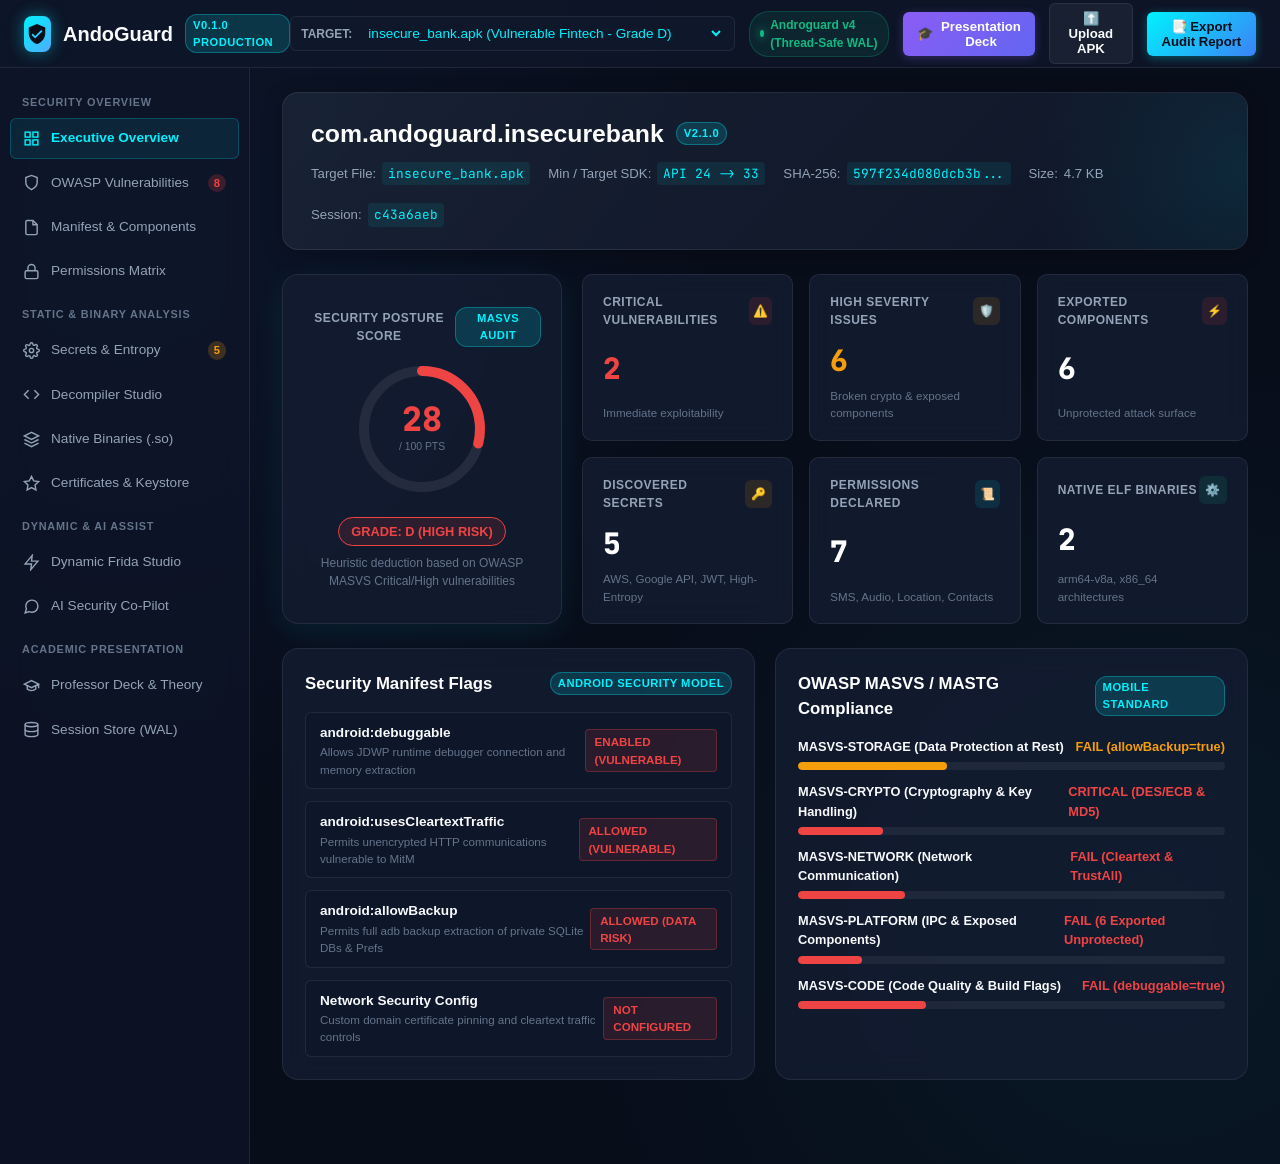
==== andoguard/dashboard/static/index.html @ ec240b14 "feat(dashboard): add modern web dashboard, sample APK datasets, and presentation studio - Add intera" ====
<!DOCTYPE html>
<html lang="en">
<head>
  <meta charset="UTF-8">
  <meta name="viewport" content="width=device-width, initial-scale=1.0">
  <meta name="description" content="AndoGuard — Modern Autonomous Android Reverse Engineering & Security Assessment Dashboard">
  <title>AndoGuard — Android Security Command Center</title>
  <link rel="preconnect" href="https://fonts.googleapis.com">
  <link rel="preconnect" href="https://fonts.gstatic.com" crossorigin>
  <link href="https://fonts.googleapis.com/css2?family=Inter:wght@400;500;600;700;800&family=JetBrains+Mono:wght@400;500;600;700&display=swap" rel="stylesheet">
  <link rel="stylesheet" href="dashboard.css">
</head>
<body>
  <!-- Header Bar -->
  <header class="navbar" id="mainHeader">
    <a href="#" class="nav-brand" id="brandLink">
      <div class="brand-icon">
        <svg viewBox="0 0 24 24">
          <path d="M12 1L3 5v6c0 5.55 3.84 10.74 9 12 5.16-1.26 9-6.45 9-12V5l-9-4zm-2 16l-4-4 1.41-1.41L10 14.17l6.59-6.59L18 9l-8 8z"/>
        </svg>
      </div>
      <span>AndoGuard</span>
      <span class="nav-tag">v0.1.0 Production</span>
    </a>

    <div class="nav-controls">
      <div class="target-select-wrap">
        <label for="targetSelect">Target:</label>
        <select id="targetSelect" class="target-select" title="Switch active target APK">
          <option value="insecure_bank.apk">insecure_bank.apk (Vulnerable Showcase)</option>
          <option value="demo.apk">demo.apk (Minimal Baseline)</option>
        </select>
      </div>

      <div class="engine-pill" id="engineStatusPill" title="Thread-safe WAL backend active">
        <span class="pulse-dot"></span>
        <span id="engineStatusText">Androguard v4 (Thread-Safe WAL)</span>
      </div>

      <button class="btn btn-academic" id="presentationModeBtn" title="Toggle Academic Presentation Deck">
        <span>🎓</span>
        <span>Presentation Deck</span>
      </button>

      <button class="btn btn-secondary" id="uploadModalOpenBtn" title="Upload new APK file">
        <span>⬆️ Upload APK</span>
      </button>

      <button class="btn btn-primary" id="exportBtn" title="Download Audit Report">
        <span>📑 Export Audit Report</span>
      </button>
    </div>
  </header>

  <!-- App Body Layout -->
  <div class="app-container">
    <!-- Sidebar Navigation -->
    <nav class="sidebar" id="sidebarNav" aria-label="Main Navigation">
      <div class="sidebar-heading">Security Overview</div>
      <a class="nav-item active" data-tab="tab-overview" id="nav-overview">
        <svg viewBox="0 0 24 24" fill="none" stroke="currentColor" stroke-width="2"><rect x="3" y="3" width="7" height="7"/><rect x="14" y="3" width="7" height="7"/><rect x="14" y="14" width="7" height="7"/><rect x="3" y="14" width="7" height="7"/></svg>
        <span>Executive Overview</span>
      </a>
      <a class="nav-item" data-tab="tab-vulns" id="nav-vulns">
        <svg viewBox="0 0 24 24" fill="none" stroke="currentColor" stroke-width="2"><path d="M12 22s8-4 8-10V5l-8-3-8 3v7c0 6 8 10 8 10z"/></svg>
        <span>OWASP Vulnerabilities</span>
        <span class="nav-badge" id="vulnsCountBadge">12</span>
      </a>
      <a class="nav-item" data-tab="tab-manifest" id="nav-manifest">
        <svg viewBox="0 0 24 24" fill="none" stroke="currentColor" stroke-width="2"><path d="M14 2H6a2 2 0 0 0-2 2v16a2 2 0 0 0 2 2h12a2 2 0 0 0 2-2V8z"/><polyline points="14 2 14 8 20 8"/></svg>
        <span>Manifest & Components</span>
      </a>
      <a class="nav-item" data-tab="tab-permissions" id="nav-permissions">
        <svg viewBox="0 0 24 24" fill="none" stroke="currentColor" stroke-width="2"><rect x="3" y="11" width="18" height="11" rx="2" ry="2"/><path d="M7 11V7a5 5 0 0 1 10 0v4"/></svg>
        <span>Permissions Matrix</span>
      </a>

      <div class="sidebar-heading">Static & Binary Analysis</div>
      <a class="nav-item" data-tab="tab-secrets" id="nav-secrets">
        <svg viewBox="0 0 24 24" fill="none" stroke="currentColor" stroke-width="2"><circle cx="12" cy="12" r="3"/><path d="M19.4 15a1.65 1.65 0 0 0 .33 1.82l.06.06a2 2 0 0 1 0 2.83 2 2 0 0 1-2.83 0l-.06-.06a1.65 1.65 0 0 0-1.82-.33 1.65 1.65 0 0 0-1 1.51V21a2 2 0 0 1-2 2 2 2 0 0 1-2-2v-.09A1.65 1.65 0 0 0 9 19.4a1.65 1.65 0 0 0-1.82.33l-.06.06a2 2 0 0 1-2.83 0 2 2 0 0 1 0-2.83l.06-.06a1.65 1.65 0 0 0 .33-1.82 1.65 1.65 0 0 0-1.51-1H3a2 2 0 0 1-2-2 2 2 0 0 1 2-2h.09A1.65 1.65 0 0 0 4.6 9a1.65 1.65 0 0 0-.33-1.82l-.06-.06a2 2 0 0 1 0-2.83 2 2 0 0 1 2.83 0l.06.06a1.65 1.65 0 0 0 1.82.33H9a1.65 1.65 0 0 0 1-1.51V3a2 2 0 0 1 2-2 2 2 0 0 1 2 2v.09a1.65 1.65 0 0 0 1 1.51 1.65 1.65 0 0 0 1.82-.33l.06-.06a2 2 0 0 1 2.83 0 2 2 0 0 1 0 2.83l-.06.06a1.65 1.65 0 0 0-.33 1.82V9a1.65 1.65 0 0 0 1.51 1H21a2 2 0 0 1 2 2 2 2 0 0 1-2 2h-.09a1.65 1.65 0 0 0-1.51 1z"/></svg>
        <span>Secrets & Entropy</span>
        <span class="nav-badge warning" id="secretsCountBadge">9</span>
      </a>
      <a class="nav-item" data-tab="tab-studio" id="nav-studio">
        <svg viewBox="0 0 24 24" fill="none" stroke="currentColor" stroke-width="2"><polyline points="16 18 22 12 16 6"/><polyline points="8 6 2 12 8 18"/></svg>
        <span>Decompiler Studio</span>
      </a>
      <a class="nav-item" data-tab="tab-native" id="nav-native">
        <svg viewBox="0 0 24 24" fill="none" stroke="currentColor" stroke-width="2"><polygon points="12 2 2 7 12 12 22 7 12 2"/><polyline points="2 17 12 22 22 17"/><polyline points="2 12 12 17 22 12"/></svg>
        <span>Native Binaries (.so)</span>
      </a>
      <a class="nav-item" data-tab="tab-certs" id="nav-certs">
        <svg viewBox="0 0 24 24" fill="none" stroke="currentColor" stroke-width="2"><path d="M12 2l3.09 6.26L22 9.27l-5 4.87 1.18 6.88L12 17.77l-6.18 3.25L7 14.14 2 9.27l6.91-1.01L12 2z"/></svg>
        <span>Certificates & Keystore</span>
      </a>

      <div class="sidebar-heading">Dynamic & AI Assist</div>
      <a class="nav-item" data-tab="tab-frida" id="nav-frida">
        <svg viewBox="0 0 24 24" fill="none" stroke="currentColor" stroke-width="2"><polygon points="13 2 3 14 12 14 11 22 21 10 12 10 13 2"/></svg>
        <span>Dynamic Frida Studio</span>
      </a>
      <a class="nav-item" data-tab="tab-ai" id="nav-ai">
        <svg viewBox="0 0 24 24" fill="none" stroke="currentColor" stroke-width="2"><path d="M21 11.5a8.38 8.38 0 0 1-.9 3.8 8.5 8.5 0 0 1-7.6 4.7 8.38 8.38 0 0 1-3.8-.9L3 21l1.9-5.7a8.38 8.38 0 0 1-.9-3.8 8.5 8.5 0 0 1 4.7-7.6 8.38 8.38 0 0 1 3.8-.9h.5a8.48 8.48 0 0 1 8 8v.5z"/></svg>
        <span>AI Security Co-Pilot</span>
      </a>

      <div class="sidebar-heading">Academic Presentation</div>
      <a class="nav-item" data-tab="tab-presentation" id="nav-presentation">
        <svg viewBox="0 0 24 24" fill="none" stroke="currentColor" stroke-width="2"><path d="M22 10v6M2 10l10-5 10 5-10 5z"/><path d="M6 12v5c3 3 9 3 12 0v-5"/></svg>
        <span>Professor Deck & Theory</span>
      </a>
      <a class="nav-item" data-tab="tab-sessions" id="nav-sessions">
        <svg viewBox="0 0 24 24" fill="none" stroke="currentColor" stroke-width="2"><ellipse cx="12" cy="5" rx="9" ry="3"/><path d="M21 12c0 1.66-4 3-9 3s-9-1.34-9-3"/><path d="M3 5v14c0 1.66 4 3 9 3s9-1.34 9-3V5"/></svg>
        <span>Session Store (WAL)</span>
      </a>
    </nav>

    <!-- Main Dynamic Content -->
    <main class="main-content" id="mainContent">

      <!-- Target Banner -->
      <section class="target-banner" id="targetBanner">
        <div class="target-title-block">
          <h1>
            <span id="targetPackageTitle">com.andoguard.insecurebank</span>
            <span class="nav-tag" id="targetVersionTag">v2.1.0</span>
          </h1>
          <div class="target-meta-row">
            <div class="target-meta-item">Target File: <code id="metaTargetFileName">insecure_bank.apk</code></div>
            <div class="target-meta-item">Min / Target SDK: <code id="metaSdkRange">API 24 -> 33</code></div>
            <div class="target-meta-item">SHA-256: <code id="metaSha256">597f234d08...</code></div>
            <div class="target-meta-item">Size: <span id="metaFileSize">4.8 KB</span></div>
            <div class="target-meta-item">Session: <code id="metaSessionId">c43a6aeb</code></div>
          </div>
        </div>
      </section>

      <!-- TAB 1: EXECUTIVE OVERVIEW -->
      <section class="tab-pane active" id="tab-overview">
        <div class="overview-grid">
          <!-- Radial Security Score -->
          <div class="score-card">
            <div class="metric-header" style="width: 100%;">
              <span>Security Posture Score</span>
              <span class="nav-tag">MASVS Audit</span>
            </div>
            <div class="radial-container">
              <svg class="radial-svg" viewBox="0 0 140 140">
                <circle class="radial-bg" cx="70" cy="70" r="58"/>
                <circle class="radial-progress" id="scoreRadialCircle" cx="70" cy="70" r="58"/>
              </svg>
              <div class="score-text">
                <span class="score-number" id="securityScoreNumber">28</span>
                <span class="score-label">/ 100 PTS</span>
              </div>
            </div>
            <div class="grade-badge" id="riskGradeBadge">GRADE: D (HIGH RISK)</div>
            <p style="font-size: 0.75rem; color: var(--text-dim); margin-top: 8px;">
              Heuristic deduction based on OWASP MASVS Critical/High vulnerabilities
            </p>
          </div>

          <!-- Key Metrics Grid -->
          <div class="metrics-summary-grid">
            <div class="metric-card">
              <div class="metric-header">
                <span>Critical Vulnerabilities</span>
                <div class="metric-icon danger">⚠️</div>
              </div>
              <div class="metric-value" id="cardCriticalCount" style="color: var(--danger);">2</div>
              <div class="metric-sub">Immediate exploitability</div>
            </div>

            <div class="metric-card">
              <div class="metric-header">
                <span>High Severity Issues</span>
                <div class="metric-icon warning">🛡️</div>
              </div>
              <div class="metric-value" id="cardHighCount" style="color: var(--warning);">6</div>
              <div class="metric-sub">Broken crypto & exposed components</div>
            </div>

            <div class="metric-card">
              <div class="metric-header">
                <span>Exported Components</span>
                <div class="metric-icon danger">⚡</div>
              </div>
              <div class="metric-value" id="cardExportedCount">6</div>
              <div class="metric-sub">Unprotected attack surface</div>
            </div>

            <div class="metric-card">
              <div class="metric-header">
                <span>Discovered Secrets</span>
                <div class="metric-icon warning">🔑</div>
              </div>
              <div class="metric-value" id="cardSecretsCount">9</div>
              <div class="metric-sub">AWS, Google API, JWT, High-Entropy</div>
            </div>

            <div class="metric-card">
              <div class="metric-header">
                <span>Permissions Declared</span>
                <div class="metric-icon info">📜</div>
              </div>
              <div class="metric-value" id="cardPermissionsCount">7</div>
              <div class="metric-sub">SMS, Audio, Location, Contacts</div>
            </div>

            <div class="metric-card">
              <div class="metric-header">
                <span>Native ELF Binaries</span>
                <div class="metric-icon success">⚙️</div>
              </div>
              <div class="metric-value" id="cardNativeCount">2</div>
              <div class="metric-sub">arm64-v8a, x86_64 architectures</div>
            </div>
          </div>
        </div>

        <!-- Security Flags & OWASP Compliance Radar -->
        <div class="cards-row">
          <!-- Manifest Flags -->
          <div class="panel-card">
            <h2>
              <span>Security Manifest Flags</span>
              <span class="nav-tag">Android Security Model</span>
            </h2>
            <div class="flags-list" id="manifestFlagsList">
              <div class="flag-item">
                <div class="flag-info">
                  <div class="flag-name">android:debuggable</div>
                  <div class="flag-desc">Allows JDWP runtime debugger connection and memory extraction</div>
                </div>
                <span class="status-badge danger" id="flagDebuggable">ENABLED (VULNERABLE)</span>
              </div>
              <div class="flag-item">
                <div class="flag-info">
                  <div class="flag-name">android:usesCleartextTraffic</div>
                  <div class="flag-desc">Permits unencrypted HTTP communications vulnerable to MitM</div>
                </div>
                <span class="status-badge danger" id="flagCleartext">ALLOWED (VULNERABLE)</span>
              </div>
              <div class="flag-item">
                <div class="flag-info">
                  <div class="flag-name">android:allowBackup</div>
                  <div class="flag-desc">Permits full adb backup extraction of private SQLite DBs & Prefs</div>
                </div>
                <span class="status-badge danger" id="flagBackup">ALLOWED (RISK)</span>
              </div>
              <div class="flag-item">
                <div class="flag-info">
                  <div class="flag-name">Network Security Config</div>
                  <div class="flag-desc">Custom domain certificate pinning and cleartext traffic controls</div>
                </div>
                <span class="status-badge danger" id="flagNetConfig">NOT CONFIGURED</span>
              </div>
            </div>
          </div>

          <!-- OWASP MASVS Coverage -->
          <div class="panel-card">
            <h2>
              <span>OWASP MASVS / MASTG Compliance</span>
              <span class="nav-tag">Mobile Standard</span>
            </h2>
            <div class="masvs-list" id="masvsCoverageList">
              <div class="masvs-item">
                <div class="masvs-header">
                  <span>MASVS-STORAGE (Data Protection at Rest)</span>
                  <span style="color: var(--warning);">FAIL (allowBackup=true)</span>
                </div>
                <div class="masvs-bar-track"><div class="masvs-bar-fill" style="width: 35%; background: var(--warning);"></div></div>
              </div>
              <div class="masvs-item">
                <div class="masvs-header">
                  <span>MASVS-CRYPTO (Cryptography & Key Handling)</span>
                  <span style="color: var(--danger);">CRITICAL (DES/ECB & MD5)</span>
                </div>
                <div class="masvs-bar-track"><div class="masvs-bar-fill" style="width: 20%; background: var(--danger);"></div></div>
              </div>
              <div class="masvs-item">
                <div class="masvs-header">
                  <span>MASVS-NETWORK (Network Communication)</span>
                  <span style="color: var(--danger);">FAIL (Cleartext & TrustAll)</span>
                </div>
                <div class="masvs-bar-track"><div class="masvs-bar-fill" style="width: 25%; background: var(--danger);"></div></div>
              </div>
              <div class="masvs-item">
                <div class="masvs-header">
                  <span>MASVS-PLATFORM (IPC & Exposed Components)</span>
                  <span style="color: var(--danger);">FAIL (6 Exported Unprotected)</span>
                </div>
                <div class="masvs-bar-track"><div class="masvs-bar-fill" style="width: 15%; background: var(--danger);"></div></div>
              </div>
              <div class="masvs-item">
                <div class="masvs-header">
                  <span>MASVS-CODE (Code Quality & Build Flags)</span>
                  <span style="color: var(--danger);">FAIL (debuggable=true)</span>
                </div>
                <div class="masvs-bar-track"><div class="masvs-bar-fill" style="width: 30%; background: var(--danger);"></div></div>
              </div>
            </div>
          </div>
        </div>
      </section>

      <!-- TAB 2: VULNERABILITIES -->
      <section class="tab-pane" id="tab-vulns">
        <div class="filter-bar">
          <div class="filter-pills">
            <button class="filter-btn active" data-filter="all">All Findings</button>
            <button class="filter-btn" data-filter="CRITICAL">Critical</button>
            <button class="filter-btn" data-filter="HIGH">High</button>
            <button class="filter-btn" data-filter="MEDIUM">Medium</button>
          </div>
          <input type="text" id="vulnSearchInput" class="search-input" placeholder="🔍 Search vulnerability or MASVS ID...">
        </div>
        <div class="findings-container" id="findingsContainer">
          <!-- Populated by JS -->
        </div>
      </section>

      <!-- TAB 3: MANIFEST & COMPONENTS -->
      <section class="tab-pane" id="tab-manifest">
        <div class="filter-bar">
          <div class="filter-pills">
            <button class="filter-btn active" data-comp-filter="all">All Components</button>
            <button class="filter-btn" data-comp-filter="activity">Activities</button>
            <button class="filter-btn" data-comp-filter="service">Services</button>
            <button class="filter-btn" data-comp-filter="receiver">Broadcast Receivers</button>
            <button class="filter-btn" data-comp-filter="provider">Content Providers</button>
            <button class="filter-btn" data-comp-filter="xml">Raw AndroidManifest.xml</button>
          </div>
        </div>

        <div id="componentsContainer" class="findings-container">
          <!-- Populated by JS -->
        </div>

        <div id="manifestXmlContainer" style="display: none;">
          <div class="studio-editor-container" style="height: 600px;">
            <div class="editor-header">
              <span>AndroidManifest.xml (Decoded AXML Tree)</span>
              <button class="btn btn-secondary" id="copyXmlBtn" style="padding: 4px 10px; font-size: 0.75rem;">Copy XML</button>
            </div>
            <div class="code-wrapper">
              <pre><code id="rawXmlCodeBlock">Loading XML...</code></pre>
            </div>
          </div>
        </div>
      </section>

      <!-- TAB 4: PERMISSIONS MATRIX -->
      <section class="tab-pane" id="tab-permissions">
        <div class="table-container">
          <table>
            <thead>
              <tr>
                <th>Permission Name</th>
                <th>Risk Classification</th>
                <th>Security & Privacy Impact</th>
                <th>Associated MASVS Category</th>
              </tr>
            </thead>
            <tbody id="permissionsTableBody">
              <!-- Populated by JS -->
            </tbody>
          </table>
        </div>
      </section>

      <!-- TAB 5: SECRETS & ENTROPY -->
      <section class="tab-pane" id="tab-secrets">
        <div class="table-container">
          <table>
            <thead>
              <tr>
                <th>Secret Type</th>
                <th>Discovered Key / Token Value</th>
                <th>Shannon Entropy</th>
                <th>Provenance & Source File</th>
                <th>Action</th>
              </tr>
            </thead>
            <tbody id="secretsTableBody">
              <!-- Populated by JS -->
            </tbody>
          </table>
        </div>
      </section>

      <!-- TAB 6: DECOMPILER STUDIO -->
      <section class="tab-pane" id="tab-studio">
        <div class="studio-layout">
          <!-- Class Browser Sidebar -->
          <div class="studio-sidebar">
            <input type="text" id="classSearchInput" class="search-input class-search" placeholder="🔍 Filter classes...">
            <div class="class-list" id="classListContainer">
              <!-- Populated by JS -->
            </div>
          </div>

          <!-- Code View Area -->
          <div class="studio-editor-container">
            <div class="editor-header">
              <div class="editor-tabs">
                <button class="editor-tab-btn active" data-lang="java" id="tabBtnJava">Java Decompiled Source</button>
                <button class="editor-tab-btn" data-lang="dalvik" id="tabBtnDalvik">Dalvik Smali Bytecode</button>
              </div>
              <div style="display: flex; gap: 8px;">
                <button class="btn btn-secondary" id="copyCodeBtn" style="padding: 4px 10px; font-size: 0.75rem;">Copy Code</button>
              </div>
            </div>
            <div class="code-wrapper">
              <pre><code id="codeSourceDisplay">Select a class from the left browser to inspect decompiled source.</code></pre>
            </div>
          </div>
        </div>
      </section>

      <!-- TAB 7: NATIVE BINARIES -->
      <section class="tab-pane" id="tab-native">
        <div class="cards-row" id="nativeLibsContainer">
          <!-- Populated by JS -->
        </div>
      </section>

      <!-- TAB 8: CERTIFICATES & KEYSTORE -->
      <section class="tab-pane" id="tab-certs">
        <div class="panel-card" id="certsCard">
          <h2>
            <span>APK Signature Verification (v1, v2, v3)</span>
            <span class="nav-tag">Android Signing Scheme</span>
          </h2>
          <div id="certsContentContainer">
            <!-- Populated by JS -->
          </div>
        </div>
      </section>

      <!-- TAB 9: DYNAMIC FRIDA STUDIO -->
      <section class="tab-pane" id="tab-frida">
        <div class="cards-row">
          <div class="panel-card">
            <h2>
              <span>Dynamic Script Synthesizer</span>
              <span class="nav-tag">Frida Instrumentation</span>
            </h2>
            <div style="display: flex; flex-direction: column; gap: 14px; margin-top: 12px;">
              <div>
                <label style="font-size: 0.8rem; color: var(--text-muted); font-weight: 600;">Hook Template Preset:</label>
                <select id="fridaHookSelect" class="search-input" style="width: 100%; margin-top: 6px;">
                  <option value="ssl_bypass">SSL Pinning Bypass (OkHttp, TrustManager, NetworkSecurityConfig)</option>
                  <option value="root_bypass">Root & Integrity Detection Bypass (RootBeer, SU binaries, test-keys)</option>
                  <option value="all_bypasses">Full Unified Bypass (SSL + Root + Debugger + Emulator)</option>
                  <option value="method_hook">Java Method Call & Argument Tracer</option>
                </select>
              </div>

              <div id="methodHookInputs" style="display: none; display: flex; flex-direction: column; gap: 8px;">
                <input type="text" id="hookClassInput" class="search-input" style="width: 100%;" placeholder="Target Class (e.g. com.andoguard.insecurebank.AuthManager)">
                <input type="text" id="hookMethodInput" class="search-input" style="width: 100%;" placeholder="Target Method (e.g. decryptAuthToken)">
              </div>

              <button class="btn btn-primary" id="generateScriptBtn">⚡ Generate Frida Script</button>
            </div>
          </div>

          <div class="studio-editor-container" style="height: 500px;">
            <div class="editor-header">
              <span>Frida JavaScript Hook Output</span>
              <button class="btn btn-secondary" id="copyFridaScriptBtn" style="padding: 4px 10px; font-size: 0.75rem;">Copy Script</button>
            </div>
            <div class="code-wrapper">
              <pre><code id="fridaScriptCode">Click "Generate Frida Script" to produce runtime instrumentation hooks.</code></pre>
            </div>
          </div>
        </div>
      </section>

      <!-- TAB 10: AI SECURITY CO-PILOT -->
      <section class="tab-pane" id="tab-ai">
        <div class="chat-window">
          <div class="chat-history" id="chatHistory">
            <div class="chat-message bot">
              <div class="chat-avatar">AI</div>
              <div class="chat-bubble">
                Hello! I am your <strong>AndoGuard Security Co-Pilot</strong>. I have indexed the active target <code>com.andoguard.insecurebank</code> across all decompiled DEX classes, native ELF headers, and OWASP MASVS compliance findings. Ask me to triage vulnerabilities, explain bytecode logic, or generate an executive briefing for your professor!
              </div>
            </div>
          </div>

          <div class="chat-chips">
            <button class="chip-btn" data-prompt="Generate an executive summary for my professor">🎓 Executive Professor Briefing</button>
            <button class="chip-btn" data-prompt="Explain vulnerability VULN-DEBUG-001 and remediation">⚠️ Explain Debuggable Exploit</button>
            <button class="chip-btn" data-prompt="How do I exploit the exported TransferActivity?">⚡ How to trigger TransferActivity</button>
            <button class="chip-btn" data-prompt="Analyze the cryptographic implementation in AuthManager">🔐 Analyze AuthManager Crypto</button>
          </div>

          <div class="chat-input-bar">
            <input type="text" id="chatInput" class="search-input" style="flex: 1;" placeholder="Ask AndoGuard AI a question about this APK's security posture...">
            <button class="btn btn-primary" id="chatSendBtn">Send</button>
          </div>
        </div>
      </section>

      <!-- TAB 11: ACADEMIC PRESENTATION DECK -->
      <section class="tab-pane" id="tab-presentation">
        <div class="presentation-container">
          <!-- Slide 1 -->
          <article class="slide-card">
            <span class="slide-badge">SLIDE 1 — PROJECT MISSION & IDENTITY</span>
            <h3>AndoGuard: Production-Grade Android Binary Analysis & Auditing Framework</h3>
            <p style="color: var(--text-muted); font-size: 0.9rem; line-height: 1.6;">
              A library-first, offline-first security assessment platform designed for authorized reverse engineering, compliance verification against OWASP MASVS, and runtime instrumentation.
            </p>
            <div class="deck-grid">
              <div class="deck-item">
                <h4>🎯 Problem Statement</h4>
                <p>Modern Android reverse engineering toolchains suffer from brittle cloud dependencies, lack of thread safety in analysis data structures, and fragmented static/dynamic tooling.</p>
              </div>
              <div class="deck-item">
                <h4>💡 Solution Architecture</h4>
                <p>Clean hexagonal architecture with an abstract backend adapter layer, single-worker thread queue (<code>BackendExecutor</code>), and deterministic SQLite WAL session persistence.</p>
              </div>
              <div class="deck-item">
                <h4>📐 Standard Alignment</h4>
                <p>Automated static auditing rigorously mapped to the official OWASP Mobile Application Security Verification Standard (MASVS v2.0).</p>
              </div>
            </div>
          </article>

          <!-- Slide 2 -->
          <article class="slide-card">
            <span class="slide-badge">SLIDE 2 — TECHNICAL METHODOLOGY & ADAPTER LAYER</span>
            <h3>Engine Architecture: Dual-Backend & Thread Concurrency</h3>
            <div class="deck-grid">
              <div class="deck-item">
                <h4>Thread-Safe Execution</h4>
                <p>Androguard parsing structures are notoriously thread-affine. AndoGuard routes all analysis queries through a dedicated <code>BackendExecutor</code> task queue, preventing race conditions.</p>
              </div>
              <div class="deck-item">
                <h4>Multi-Engine Adapter</h4>
                <p>Dynamic detection layer supporting Androguard 4.x and 5.x with automatic fallback to pure-Python parsers for AXML, ARSC, DEX, and X.509 certificates.</p>
              </div>
              <div class="deck-item">
                <h4>Shannon Entropy Math</h4>
                <p>High-entropy token harvesting calculates character frequency distributions: <code>H(X) = -sum(p(x) * log2(p(x)))</code> with a 3.8 cutoff for secret discovery.</p>
              </div>
            </div>
          </article>

          <!-- Slide 3 -->
          <article class="slide-card">
            <span class="slide-badge">SLIDE 3 — LIVE DEMONSTRATION WORKFLOW</span>
            <h3>Evaluation Walkthrough for Academic Defense</h3>
            <div class="deck-grid">
              <div class="deck-item">
                <h4>Step 1: Manifest Triage</h4>
                <p>Demonstrate detection of <code>debuggable="true"</code>, <code>allowBackup="true"</code>, and exported <code>TransferActivity</code>.</p>
              </div>
              <div class="deck-item">
                <h4>Step 2: Cryptographic Audit</h4>
                <p>Inspect decompiled <code>AuthManager.java</code> to observe broken <code>DES/ECB</code> cipher and hardcoded AWS credentials.</p>
              </div>
              <div class="deck-item">
                <h4>Step 3: Dynamic Synthesis</h4>
                <p>Generate unified Frida hook scripts to bypass SSL certificate pinning and simulate exploitation.</p>
              </div>
            </div>
          </article>
        </div>
      </section>

      <!-- TAB 12: SQLITE SESSIONS -->
      <section class="tab-pane" id="tab-sessions">
        <div class="panel-card">
          <h2>
            <span>Persistent Session Database (SQLite WAL)</span>
            <span class="nav-tag">Resumable Sessions</span>
          </h2>
          <div class="table-container" style="margin-top: 14px;">
            <table>
              <thead>
                <tr>
                  <th>Session ID</th>
                  <th>Session Name</th>
                  <th>Target Hash (SHA-256)</th>
                  <th>Analysis Mode</th>
                  <th>Created At</th>
                  <th>Status</th>
                </tr>
              </thead>
              <tbody id="sessionsTableBody">
                <!-- Populated by JS -->
              </tbody>
            </table>
          </div>
        </div>
      </section>

    </main>
  </div>

  <!-- Upload Modal Dialog -->
  <dialog id="uploadModal">
    <div class="modal-header">
      <h3 style="color: #fff; font-size: 1.1rem;">Upload Target Android Binary</h3>
      <button class="btn btn-secondary" id="closeUploadModalBtn" style="padding: 2px 8px;">✕</button>
    </div>
    <div class="drop-zone" id="dropZone">
      <div style="font-size: 2rem; margin-bottom: 8px;">📦</div>
      <div style="font-weight: 600; color: #fff;">Drag & Drop APK or DEX here</div>
      <div style="font-size: 0.8rem; color: var(--text-dim); margin-top: 4px;">or click to select file from disk</div>
      <input type="file" id="fileInput" accept=".apk,.dex" style="display: none;">
    </div>
  </dialog>

  <!-- Report Export Modal Dialog -->
  <dialog id="exportModal">
    <div class="modal-header">
      <h3 style="color: #fff; font-size: 1.1rem;">Export Security Assessment Report</h3>
      <button class="btn btn-secondary" id="closeExportModalBtn" style="padding: 2px 8px;">✕</button>
    </div>
    <p style="font-size: 0.85rem; color: var(--text-muted); margin-bottom: 18px;">
      Generate a verified security assessment report formatted for academic submission or professional audit deliverable:
    </p>
    <div style="display: flex; flex-direction: column; gap: 10px;">
      <a class="btn btn-primary" id="downloadHtmlReportBtn" href="/api/export?format=html" download>
        <span>🌐 Download Interactive HTML Report</span>
      </a>
      <a class="btn btn-secondary" id="downloadMdReportBtn" href="/api/export?format=markdown" download>
        <span>📝 Download GitHub-Flavored Markdown Report</span>
      </a>
      <a class="btn btn-secondary" id="downloadJsonReportBtn" href="/api/export?format=json" download>
        <span>📊 Download Machine-Readable JSON Report</span>
      </a>
    </div>
  </dialog>

  <script src="dashboard.js"></script>
</body>
</html>
---- andoguard/dashboard/static/dashboard.css ----
:root {
  --bg-base: #080d1a;
  --bg-surface: #0f172a;
  --bg-card: rgba(20, 30, 51, 0.75);
  --bg-card-hover: rgba(30, 45, 75, 0.85);
  --bg-code: #090d16;
  --border-subtle: rgba(255, 255, 255, 0.08);
  --border-accent: rgba(0, 242, 254, 0.25);
  --text-main: #f8fafc;
  --text-muted: #94a3b8;
  --text-dim: #64748b;
  --cyan-glow: #00f2fe;
  --blue-glow: #3b82f6;
  --purple-glow: #8b5cf6;
  --danger: #ef4444;
  --danger-bg: rgba(239, 68, 68, 0.12);
  --warning: #f59e0b;
  --warning-bg: rgba(245, 158, 11, 0.12);
  --success: #10b981;
  --success-bg: rgba(16, 185, 129, 0.12);
  --info: #06b6d4;
  --radius-lg: 16px;
  --radius-md: 10px;
  --radius-sm: 6px;
  --shadow-glow: 0 8px 32px rgba(0, 242, 254, 0.08);
  --font-main: -apple-system, BlinkMacSystemFont, "Segoe UI", Roboto, "Helvetica Neue", Arial, sans-serif;
  --font-code: "JetBrains Mono", "Fira Code", Consolas, "Courier New", monospace;
  --transition: all 0.2s cubic-bezier(0.4, 0, 0.2, 1);
}

*, *::before, *::after {
  box-sizing: border-box;
  margin: 0;
  padding: 0;
}

body {
  font-family: var(--font-main);
  background-color: var(--bg-base);
  color: var(--text-main);
  line-height: 1.5;
  min-height: 100vh;
  display: flex;
  flex-direction: column;
  overflow-x: hidden;
  background-image: 
    radial-gradient(circle at 10% 20%, rgba(59, 130, 246, 0.07) 0%, transparent 40%),
    radial-gradient(circle at 90% 80%, rgba(0, 242, 254, 0.05) 0%, transparent 40%);
}

/* Custom Scrollbars */
::-webkit-scrollbar {
  width: 7px;
  height: 7px;
}
::-webkit-scrollbar-track {
  background: var(--bg-base);
}
::-webkit-scrollbar-thumb {
  background: #1e293b;
  border-radius: 4px;
}
::-webkit-scrollbar-thumb:hover {
  background: #334155;
}

/* Header & Top Bar */
.navbar {
  height: 68px;
  background: rgba(15, 23, 42, 0.85);
  backdrop-filter: blur(16px);
  -webkit-backdrop-filter: blur(16px);
  border-bottom: 1px solid var(--border-subtle);
  display: flex;
  align-items: center;
  justify-content: space-between;
  padding: 0 24px;
  position: sticky;
  top: 0;
  z-index: 100;
}

.nav-brand {
  display: flex;
  align-items: center;
  gap: 12px;
  font-size: 1.25rem;
  font-weight: 700;
  color: var(--text-main);
  text-decoration: none;
}

.brand-icon {
  width: 36px;
  height: 36px;
  background: linear-gradient(135deg, #00f2fe 0%, #4facfe 100%);
  border-radius: 8px;
  display: flex;
  align-items: center;
  justify-content: center;
  box-shadow: 0 0 16px rgba(0, 242, 254, 0.4);
}

.brand-icon svg {
  width: 22px;
  height: 22px;
  fill: #080d1a;
}

.nav-tag {
  font-size: 0.7rem;
  background: rgba(0, 242, 254, 0.15);
  color: var(--cyan-glow);
  padding: 2px 7px;
  border-radius: 12px;
  border: 1px solid rgba(0, 242, 254, 0.3);
  text-transform: uppercase;
  letter-spacing: 0.5px;
}

.nav-controls {
  display: flex;
  align-items: center;
  gap: 14px;
}

.target-select-wrap {
  display: flex;
  align-items: center;
  background: var(--bg-surface);
  border: 1px solid var(--border-subtle);
  border-radius: var(--radius-sm);
  padding: 2px 10px;
}

.target-select-wrap label {
  font-size: 0.75rem;
  color: var(--text-muted);
  margin-right: 8px;
  text-transform: uppercase;
  font-weight: 600;
}

.target-select {
  background: transparent;
  color: var(--cyan-glow);
  border: none;
  font-size: 0.85rem;
  font-family: inherit;
  outline: none;
  cursor: pointer;
  padding: 6px 4px;
}

.target-select option {
  background: var(--bg-surface);
  color: var(--text-main);
}

.engine-pill {
  display: flex;
  align-items: center;
  gap: 6px;
  background: rgba(16, 185, 129, 0.1);
  border: 1px solid rgba(16, 185, 129, 0.25);
  color: var(--success);
  padding: 4px 10px;
  border-radius: 20px;
  font-size: 0.75rem;
  font-weight: 600;
}

.pulse-dot {
  width: 7px;
  height: 7px;
  background-color: var(--success);
  border-radius: 50%;
  box-shadow: 0 0 8px var(--success);
  animation: pulse 1.8s infinite;
}

@keyframes pulse {
  0% { transform: scale(0.95); opacity: 0.8; }
  50% { transform: scale(1.3); opacity: 1; }
  100% { transform: scale(0.95); opacity: 0.8; }
}

/* Action Buttons */
.btn {
  display: inline-flex;
  align-items: center;
  gap: 8px;
  padding: 7px 14px;
  border-radius: var(--radius-sm);
  font-size: 0.825rem;
  font-weight: 600;
  cursor: pointer;
  border: 1px solid transparent;
  transition: var(--transition);
  text-decoration: none;
}

.btn-primary {
  background: linear-gradient(135deg, #00f2fe 0%, #3b82f6 100%);
  color: #080d1a;
  border: none;
  box-shadow: 0 2px 10px rgba(0, 242, 254, 0.3);
}

.btn-primary:hover {
  transform: translateY(-1px);
  box-shadow: 0 4px 16px rgba(0, 242, 254, 0.5);
}

.btn-academic {
  background: linear-gradient(135deg, #8b5cf6 0%, #6366f1 100%);
  color: #fff;
  border: none;
  box-shadow: 0 2px 10px rgba(139, 92, 246, 0.3);
}

.btn-academic:hover {
  transform: translateY(-1px);
  box-shadow: 0 4px 16px rgba(139, 92, 246, 0.5);
}

.btn-secondary {
  background: rgba(255, 255, 255, 0.05);
  border: 1px solid var(--border-subtle);
  color: var(--text-main);
}

.btn-secondary:hover {
  background: rgba(255, 255, 255, 0.1);
  border-color: var(--border-accent);
}

/* Layout App Container */
.app-container {
  display: flex;
  flex: 1;
}

/* Sidebar Navigation */
.sidebar {
  width: 250px;
  background: rgba(15, 23, 42, 0.6);
  backdrop-filter: blur(12px);
  border-right: 1px solid var(--border-subtle);
  padding: 16px 10px;
  display: flex;
  flex-direction: column;
  gap: 4px;
}

.sidebar-heading {
  font-size: 0.68rem;
  text-transform: uppercase;
  color: var(--text-dim);
  font-weight: 700;
  padding: 10px 12px 4px;
  letter-spacing: 0.8px;
}

.nav-item {
  display: flex;
  align-items: center;
  gap: 11px;
  padding: 9px 12px;
  border-radius: var(--radius-sm);
  color: var(--text-muted);
  text-decoration: none;
  font-size: 0.85rem;
  font-weight: 500;
  cursor: pointer;
  transition: var(--transition);
  border: 1px solid transparent;
}

.nav-item:hover {
  color: var(--text-main);
  background: rgba(255, 255, 255, 0.04);
}

.nav-item.active {
  color: var(--cyan-glow);
  background: rgba(0, 242, 254, 0.08);
  border-color: rgba(0, 242, 254, 0.2);
  font-weight: 600;
}

.nav-item svg {
  width: 17px;
  height: 17px;
  flex-shrink: 0;
}

.nav-badge {
  margin-left: auto;
  font-size: 0.7rem;
  padding: 1px 6px;
  border-radius: 10px;
  background: rgba(239, 68, 68, 0.2);
  color: var(--danger);
  font-weight: 700;
}

.nav-badge.warning {
  background: rgba(245, 158, 11, 0.2);
  color: var(--warning);
}

/* Main Content Area */
.main-content {
  flex: 1;
  padding: 24px 32px 60px;
  overflow-y: auto;
  max-width: 1500px;
  margin: 0 auto;
  width: 100%;
}

.tab-pane {
  display: none;
  animation: fadeIn 0.25s ease-out;
}

.tab-pane.active {
  display: block;
}

@keyframes fadeIn {
  from { opacity: 0; transform: translateY(4px); }
  to { opacity: 1; transform: translateY(0); }
}

/* Dashboard Header Banner */
.target-banner {
  background: linear-gradient(135deg, rgba(30, 41, 59, 0.7) 0%, rgba(15, 23, 42, 0.9) 100%);
  border: 1px solid var(--border-subtle);
  border-radius: var(--radius-lg);
  padding: 22px 28px;
  display: flex;
  align-items: center;
  justify-content: space-between;
  margin-bottom: 24px;
  box-shadow: 0 4px 20px rgba(0, 0, 0, 0.25);
  position: relative;
  overflow: hidden;
}

.target-banner::after {
  content: "";
  position: absolute;
  top: 0;
  right: 0;
  width: 300px;
  height: 100%;
  background: radial-gradient(circle at right center, rgba(0, 242, 254, 0.08) 0%, transparent 70%);
  pointer-events: none;
}

.target-title-block h1 {
  font-size: 1.55rem;
  font-weight: 700;
  color: #fff;
  display: flex;
  align-items: center;
  gap: 12px;
}

.target-meta-row {
  display: flex;
  flex-wrap: wrap;
  gap: 18px;
  margin-top: 10px;
  font-size: 0.825rem;
  color: var(--text-muted);
}

.target-meta-item {
  display: flex;
  align-items: center;
  gap: 6px;
}

.target-meta-item code {
  color: var(--cyan-glow);
  font-family: var(--font-code);
  font-size: 0.8rem;
  background: rgba(0, 242, 254, 0.08);
  padding: 2px 6px;
  border-radius: 4px;
}

/* Security Score Radial & Metric Cards */
.overview-grid {
  display: grid;
  grid-template-columns: 280px 1fr;
  gap: 20px;
  margin-bottom: 24px;
}

.score-card {
  background: var(--bg-card);
  backdrop-filter: blur(12px);
  border: 1px solid var(--border-subtle);
  border-radius: var(--radius-lg);
  padding: 24px 20px;
  display: flex;
  flex-direction: column;
  align-items: center;
  justify-content: center;
  text-align: center;
  box-shadow: var(--shadow-glow);
}

.radial-container {
  position: relative;
  width: 140px;
  height: 140px;
  margin: 12px 0;
}

.radial-svg {
  transform: rotate(-90deg);
  width: 140px;
  height: 140px;
}

.radial-bg {
  fill: none;
  stroke: rgba(255, 255, 255, 0.08);
  stroke-width: 10;
}

.radial-progress {
  fill: none;
  stroke: var(--danger);
  stroke-width: 10;
  stroke-dasharray: 377;
  stroke-dashoffset: 200;
  stroke-linecap: round;
  transition: stroke-dashoffset 1s ease, stroke 0.5s ease;
}

.score-text {
  position: absolute;
  top: 50%;
  left: 50%;
  transform: translate(-50%, -50%);
  display: flex;
  flex-direction: column;
  align-items: center;
}

.score-number {
  font-size: 2.1rem;
  font-weight: 800;
  font-family: var(--font-code);
  line-height: 1;
}

.score-label {
  font-size: 0.65rem;
  text-transform: uppercase;
  color: var(--text-dim);
  margin-top: 2px;
}

.grade-badge {
  display: inline-block;
  padding: 4px 12px;
  border-radius: 20px;
  font-size: 0.8rem;
  font-weight: 700;
  margin-top: 6px;
  background: var(--danger-bg);
  color: var(--danger);
  border: 1px solid rgba(239, 68, 68, 0.3);
}

.metrics-summary-grid {
  display: grid;
  grid-template-columns: repeat(auto-fit, minmax(180px, 1fr));
  gap: 16px;
}

.metric-card {
  background: var(--bg-card);
  backdrop-filter: blur(12px);
  border: 1px solid var(--border-subtle);
  border-radius: var(--radius-md);
  padding: 18px 20px;
  display: flex;
  flex-direction: column;
  justify-content: space-between;
  transition: var(--transition);
}

.metric-card:hover {
  border-color: var(--border-accent);
  transform: translateY(-2px);
}

.metric-header {
  display: flex;
  align-items: center;
  justify-content: space-between;
  color: var(--text-muted);
  font-size: 0.75rem;
  font-weight: 600;
  text-transform: uppercase;
  letter-spacing: 0.5px;
}

.metric-icon {
  width: 28px;
  height: 28px;
  border-radius: 6px;
  display: flex;
  align-items: center;
  justify-content: center;
}

.metric-icon.danger { background: var(--danger-bg); color: var(--danger); }
.metric-icon.warning { background: var(--warning-bg); color: var(--warning); }
.metric-icon.success { background: var(--success-bg); color: var(--success); }
.metric-icon.info { background: rgba(0, 242, 254, 0.1); color: var(--cyan-glow); }

.metric-value {
  font-size: 1.85rem;
  font-weight: 800;
  margin-top: 10px;
  font-family: var(--font-code);
  color: #fff;
}

.metric-sub {
  font-size: 0.725rem;
  color: var(--text-dim);
  margin-top: 4px;
}

/* Security Flags & MASVS Matrix */
.cards-row {
  display: grid;
  grid-template-columns: 1fr 1fr;
  gap: 20px;
  margin-bottom: 24px;
}

.panel-card {
  background: var(--bg-card);
  backdrop-filter: blur(12px);
  border: 1px solid var(--border-subtle);
  border-radius: var(--radius-lg);
  padding: 22px;
}

.panel-card h2 {
  font-size: 1.05rem;
  font-weight: 600;
  color: #fff;
  margin-bottom: 16px;
  display: flex;
  align-items: center;
  justify-content: space-between;
}

.flags-list {
  display: flex;
  flex-direction: column;
  gap: 12px;
}

.flag-item {
  display: flex;
  align-items: center;
  justify-content: space-between;
  padding: 10px 14px;
  background: rgba(15, 23, 42, 0.7);
  border-radius: var(--radius-sm);
  border: 1px solid var(--border-subtle);
}

.flag-info {
  display: flex;
  flex-direction: column;
}

.flag-name {
  font-size: 0.85rem;
  font-weight: 600;
  color: var(--text-main);
}

.flag-desc {
  font-size: 0.725rem;
  color: var(--text-dim);
}

.status-badge {
  padding: 3px 9px;
  border-radius: 4px;
  font-size: 0.725rem;
  font-weight: 700;
  text-transform: uppercase;
}

.status-badge.danger {
  background: var(--danger-bg);
  color: var(--danger);
  border: 1px solid rgba(239, 68, 68, 0.3);
}

.status-badge.safe {
  background: var(--success-bg);
  color: var(--success);
  border: 1px solid rgba(16, 185, 129, 0.3);
}

/* MASVS Compliance Radar / Bar */
.masvs-list {
  display: flex;
  flex-direction: column;
  gap: 12px;
}

.masvs-item {
  display: flex;
  flex-direction: column;
  gap: 6px;
}

.masvs-header {
  display: flex;
  justify-content: space-between;
  font-size: 0.8rem;
  font-weight: 600;
}

.masvs-bar-track {
  height: 8px;
  background: rgba(255, 255, 255, 0.06);
  border-radius: 4px;
  overflow: hidden;
}

.masvs-bar-fill {
  height: 100%;
  border-radius: 4px;
  transition: width 0.8s ease;
}

/* Vulnerabilities Tab */
.filter-bar {
  display: flex;
  align-items: center;
  justify-content: space-between;
  margin-bottom: 18px;
  gap: 16px;
  flex-wrap: wrap;
}

.filter-pills {
  display: flex;
  gap: 8px;
}

.filter-btn {
  background: rgba(255, 255, 255, 0.04);
  border: 1px solid var(--border-subtle);
  color: var(--text-muted);
  padding: 6px 12px;
  border-radius: 20px;
  font-size: 0.775rem;
  font-weight: 600;
  cursor: pointer;
  transition: var(--transition);
}

.filter-btn.active, .filter-btn:hover {
  background: rgba(0, 242, 254, 0.12);
  color: var(--cyan-glow);
  border-color: rgba(0, 242, 254, 0.3);
}

.search-input {
  background: rgba(15, 23, 42, 0.8);
  border: 1px solid var(--border-subtle);
  border-radius: var(--radius-sm);
  padding: 7px 14px;
  color: var(--text-main);
  font-size: 0.825rem;
  width: 260px;
  outline: none;
  font-family: inherit;
}

.search-input:focus {
  border-color: var(--cyan-glow);
  box-shadow: 0 0 10px rgba(0, 242, 254, 0.2);
}

.findings-container {
  display: flex;
  flex-direction: column;
  gap: 14px;
}

.finding-card {
  background: var(--bg-card);
  border: 1px solid var(--border-subtle);
  border-left: 4px solid var(--border-subtle);
  border-radius: var(--radius-md);
  padding: 18px 22px;
  transition: var(--transition);
}

.finding-card.critical { border-left-color: var(--danger); }
.finding-card.high { border-left-color: #f97316; }
.finding-card.medium { border-left-color: var(--warning); }
.finding-card.low { border-left-color: #38bdf8; }
.finding-card.info { border-left-color: var(--info); }

.finding-top {
  display: flex;
  align-items: center;
  justify-content: space-between;
  margin-bottom: 8px;
}

.finding-title-group {
  display: flex;
  align-items: center;
  gap: 12px;
}

.severity-pill {
  font-size: 0.7rem;
  font-weight: 800;
  padding: 2px 8px;
  border-radius: 4px;
  text-transform: uppercase;
}

.severity-pill.critical { background: var(--danger-bg); color: var(--danger); border: 1px solid rgba(239, 68, 68, 0.4); }
.severity-pill.high { background: rgba(249, 115, 22, 0.15); color: #f97316; border: 1px solid rgba(249, 115, 22, 0.4); }
.severity-pill.medium { background: var(--warning-bg); color: var(--warning); border: 1px solid rgba(245, 158, 11, 0.4); }
.severity-pill.low { background: rgba(56, 189, 248, 0.15); color: #38bdf8; border: 1px solid rgba(56, 189, 248, 0.4); }
.severity-pill.info { background: rgba(6, 182, 212, 0.15); color: var(--info); border: 1px solid rgba(6, 182, 212, 0.4); }

.finding-title {
  font-size: 0.95rem;
  font-weight: 600;
  color: #fff;
}

.masvs-tag {
  font-family: var(--font-code);
  font-size: 0.725rem;
  background: rgba(139, 92, 246, 0.15);
  color: var(--purple-glow);
  padding: 2px 7px;
  border-radius: 4px;
  border: 1px solid rgba(139, 92, 246, 0.3);
}

.finding-evidence {
  font-size: 0.825rem;
  color: var(--text-muted);
  margin-bottom: 12px;
  line-height: 1.5;
}

.finding-remediation-box {
  background: rgba(15, 23, 42, 0.85);
  border-radius: var(--radius-sm);
  padding: 10px 14px;
  font-size: 0.8rem;
  border-left: 3px solid var(--cyan-glow);
}

.finding-remediation-box strong {
  color: var(--cyan-glow);
  margin-right: 6px;
}

/* Studio & Code Viewer */
.studio-layout {
  display: grid;
  grid-template-columns: 320px 1fr;
  gap: 16px;
  height: calc(100vh - 190px);
  min-height: 550px;
}

.studio-sidebar {
  background: var(--bg-card);
  border: 1px solid var(--border-subtle);
  border-radius: var(--radius-md);
  padding: 14px;
  display: flex;
  flex-direction: column;
}

.class-search {
  width: 100%;
  margin-bottom: 12px;
}

.class-list {
  flex: 1;
  overflow-y: auto;
  display: flex;
  flex-direction: column;
  gap: 3px;
}

.class-item {
  padding: 7px 10px;
  border-radius: var(--radius-sm);
  font-size: 0.8rem;
  font-family: var(--font-code);
  color: var(--text-muted);
  cursor: pointer;
  transition: var(--transition);
  display: flex;
  align-items: center;
  justify-content: space-between;
}

.class-item:hover {
  background: rgba(255, 255, 255, 0.05);
  color: var(--text-main);
}

.class-item.active {
  background: rgba(0, 242, 254, 0.12);
  color: var(--cyan-glow);
  font-weight: 600;
}

.studio-editor-container {
  background: var(--bg-code);
  border: 1px solid var(--border-subtle);
  border-radius: var(--radius-md);
  display: flex;
  flex-direction: column;
  overflow: hidden;
}

.editor-header {
  height: 44px;
  background: rgba(15, 23, 42, 0.9);
  border-bottom: 1px solid var(--border-subtle);
  display: flex;
  align-items: center;
  justify-content: space-between;
  padding: 0 16px;
}

.editor-tabs {
  display: flex;
  gap: 6px;
}

.editor-tab-btn {
  background: transparent;
  border: none;
  color: var(--text-muted);
  padding: 6px 12px;
  font-size: 0.775rem;
  font-weight: 600;
  cursor: pointer;
  border-radius: 4px;
  transition: var(--transition);
}

.editor-tab-btn.active {
  background: rgba(0, 242, 254, 0.15);
  color: var(--cyan-glow);
}

.code-wrapper {
  flex: 1;
  overflow: auto;
  padding: 16px;
  font-family: var(--font-code);
  font-size: 0.825rem;
  line-height: 1.6;
  color: #e2e8f0;
}

pre code {
  white-space: pre;
}

/* Tables Styling */
.table-container {
  background: var(--bg-card);
  border: 1px solid var(--border-subtle);
  border-radius: var(--radius-md);
  overflow: hidden;
}

table {
  width: 100%;
  border-collapse: collapse;
  text-align: left;
  font-size: 0.825rem;
}

th {
  background: rgba(15, 23, 42, 0.9);
  padding: 12px 16px;
  color: var(--cyan-glow);
  font-weight: 600;
  text-transform: uppercase;
  font-size: 0.725rem;
  letter-spacing: 0.5px;
  border-bottom: 1px solid var(--border-subtle);
}

td {
  padding: 12px 16px;
  border-bottom: 1px solid var(--border-subtle);
  color: var(--text-muted);
}

tr:hover td {
  background: rgba(255, 255, 255, 0.02);
  color: var(--text-main);
}

/* Chat & AI Co-Pilot */
.chat-window {
  background: var(--bg-card);
  border: 1px solid var(--border-subtle);
  border-radius: var(--radius-lg);
  display: flex;
  flex-direction: column;
  height: calc(100vh - 190px);
  min-height: 550px;
}

.chat-history {
  flex: 1;
  overflow-y: auto;
  padding: 24px;
  display: flex;
  flex-direction: column;
  gap: 18px;
}

.chat-message {
  display: flex;
  gap: 14px;
  max-width: 82%;
}

.chat-message.user {
  align-self: flex-end;
  flex-direction: row-reverse;
}

.chat-avatar {
  width: 34px;
  height: 34px;
  border-radius: 8px;
  display: flex;
  align-items: center;
  justify-content: center;
  font-size: 0.85rem;
  font-weight: 700;
  flex-shrink: 0;
}

.chat-message.bot .chat-avatar {
  background: linear-gradient(135deg, #00f2fe 0%, #3b82f6 100%);
  color: #080d1a;
}

.chat-message.user .chat-avatar {
  background: linear-gradient(135deg, #8b5cf6 0%, #6366f1 100%);
  color: #fff;
}

.chat-bubble {
  background: rgba(15, 23, 42, 0.85);
  border: 1px solid var(--border-subtle);
  padding: 14px 18px;
  border-radius: var(--radius-md);
  font-size: 0.85rem;
  line-height: 1.6;
}

.chat-message.user .chat-bubble {
  background: rgba(59, 130, 246, 0.15);
  border-color: rgba(59, 130, 246, 0.3);
  color: #fff;
}

.chat-input-bar {
  padding: 16px 20px;
  border-top: 1px solid var(--border-subtle);
  display: flex;
  gap: 10px;
}

.chat-chips {
  display: flex;
  gap: 8px;
  padding: 0 20px 12px;
  flex-wrap: wrap;
}

.chip-btn {
  font-size: 0.725rem;
  background: rgba(0, 242, 254, 0.08);
  border: 1px solid rgba(0, 242, 254, 0.2);
  color: var(--cyan-glow);
  padding: 4px 10px;
  border-radius: 14px;
  cursor: pointer;
  transition: var(--transition);
}

.chip-btn:hover {
  background: rgba(0, 242, 254, 0.18);
}

/* Academic Presentation Deck */
.presentation-container {
  display: flex;
  flex-direction: column;
  gap: 24px;
}

.slide-card {
  background: var(--bg-card);
  backdrop-filter: blur(12px);
  border: 1px solid var(--border-subtle);
  border-radius: var(--radius-lg);
  padding: 28px 32px;
  position: relative;
  overflow: hidden;
}

.slide-card::before {
  content: "";
  position: absolute;
  top: 0;
  left: 0;
  width: 5px;
  height: 100%;
  background: linear-gradient(to bottom, #8b5cf6, #3b82f6);
}

.slide-badge {
  font-size: 0.7rem;
  font-weight: 700;
  color: var(--purple-glow);
  background: rgba(139, 92, 246, 0.15);
  padding: 3px 8px;
  border-radius: 4px;
  display: inline-block;
  margin-bottom: 8px;
}

.slide-card h3 {
  font-size: 1.35rem;
  color: #fff;
  margin-bottom: 12px;
}

.deck-grid {
  display: grid;
  grid-template-columns: repeat(auto-fit, minmax(260px, 1fr));
  gap: 16px;
  margin-top: 16px;
}

.deck-item {
  background: rgba(15, 23, 42, 0.7);
  border: 1px solid var(--border-subtle);
  border-radius: var(--radius-md);
  padding: 16px;
}

.deck-item h4 {
  font-size: 0.95rem;
  color: var(--cyan-glow);
  margin-bottom: 6px;
}

.deck-item p {
  font-size: 0.8rem;
  color: var(--text-muted);
}

/* Dialog Modal */
dialog {
  background: var(--bg-surface);
  border: 1px solid var(--border-accent);
  border-radius: var(--radius-lg);
  padding: 28px;
  color: var(--text-main);
  max-width: 540px;
  width: 90%;
  margin: auto;
  box-shadow: 0 20px 40px rgba(0, 0, 0, 0.6);
  outline: none;
}

dialog::backdrop {
  background: rgba(0, 0, 0, 0.75);
  backdrop-filter: blur(6px);
}

.modal-header {
  display: flex;
  align-items: center;
  justify-content: space-between;
  margin-bottom: 18px;
}

.drop-zone {
  border: 2px dashed rgba(0, 242, 254, 0.4);
  border-radius: var(--radius-md);
  padding: 36px 20px;
  text-align: center;
  cursor: pointer;
  background: rgba(0, 242, 254, 0.03);
  transition: var(--transition);
}

.drop-zone:hover {
  background: rgba(0, 242, 254, 0.08);
  border-color: var(--cyan-glow);
}

/* Responsive adjustments */
@media (max-width: 1024px) {
  .app-container {
    flex-direction: column;
  }
  .sidebar {
    width: 100%;
    flex-direction: row;
    overflow-x: auto;
    border-right: none;
    border-bottom: 1px solid var(--border-subtle);
  }
  .overview-grid, .cards-row, .studio-layout {
    grid-template-columns: 1fr;
  }
  .studio-layout {
    height: auto;
  }
}
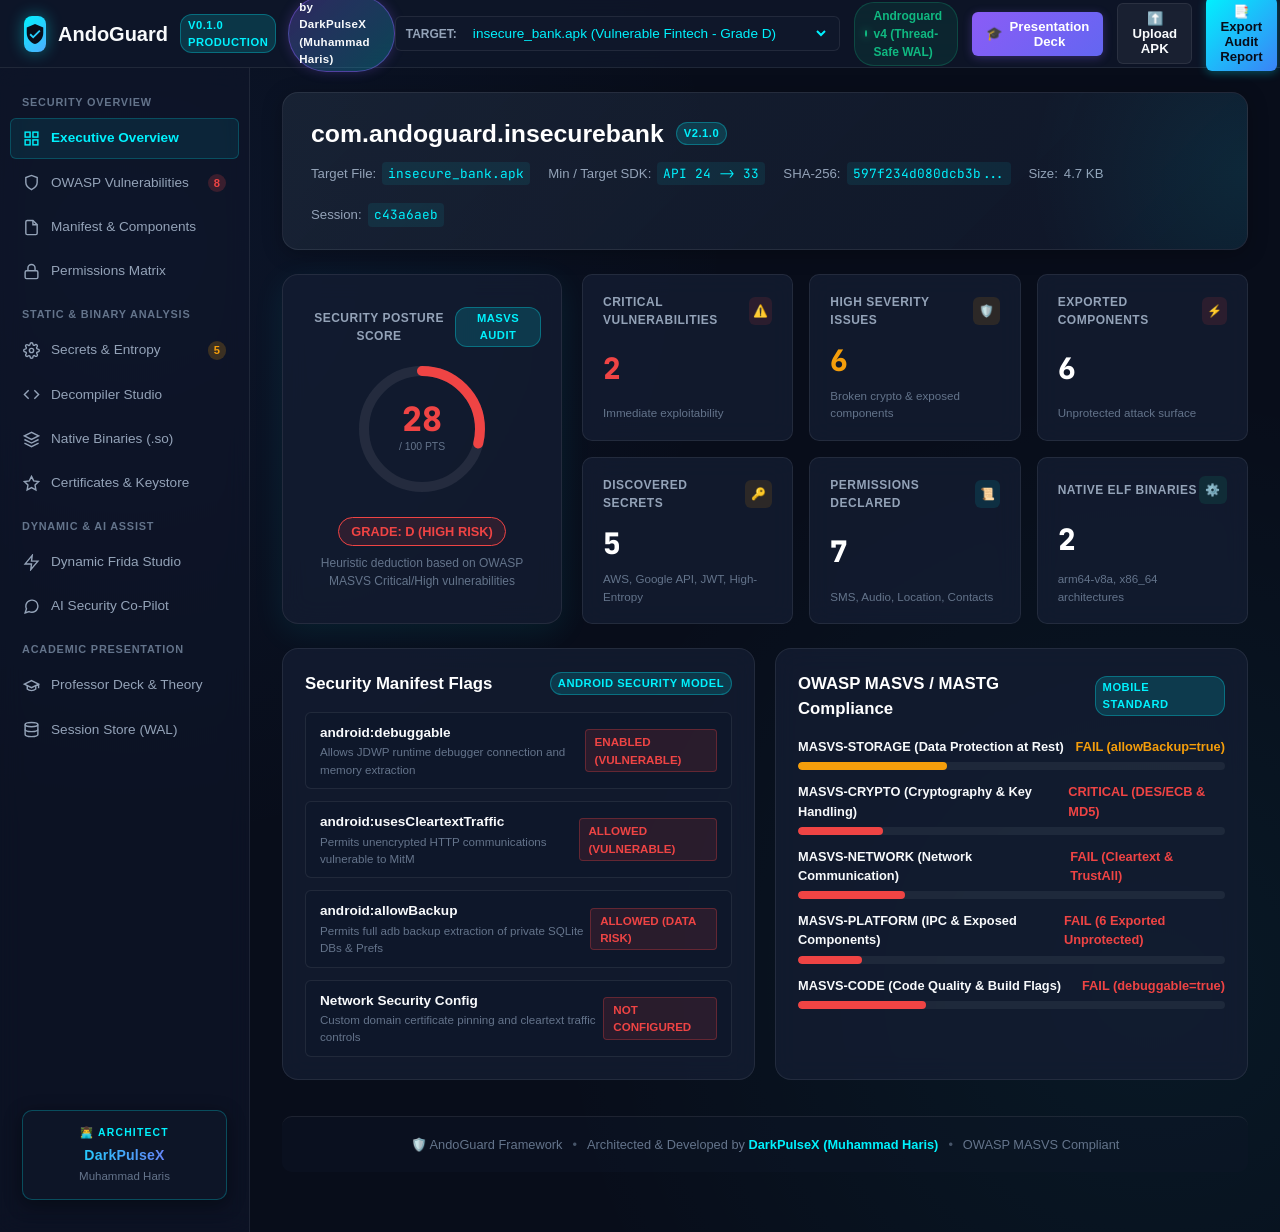
==== commit 9cf85506: "feat(branding): add project architect watermark for DarkPulseX (Muhammad Haris) - Add DarkPulseX (Mu" ====
--- a/andoguard/dashboard/static/index.html
+++ b/andoguard/dashboard/static/index.html
@@ -21,6 +21,7 @@
       </div>
       <span>AndoGuard</span>
       <span class="nav-tag">v0.1.0 Production</span>
+      <span class="nav-author-badge">by DarkPulseX (Muhammad Haris)</span>
     </a>
 
     <div class="nav-controls">
@@ -113,6 +114,12 @@
         <svg viewBox="0 0 24 24" fill="none" stroke="currentColor" stroke-width="2"><ellipse cx="12" cy="5" rx="9" ry="3"/><path d="M21 12c0 1.66-4 3-9 3s-9-1.34-9-3"/><path d="M3 5v14c0 1.66 4 3 9 3s9-1.34 9-3V5"/></svg>
         <span>Session Store (WAL)</span>
       </a>
+
+      <div class="sidebar-watermark">
+        <div class="watermark-badge">👨‍💻 ARCHITECT</div>
+        <div class="watermark-name">DarkPulseX</div>
+        <div class="watermark-sub">Muhammad Haris</div>
+      </div>
     </nav>
 
     <!-- Main Dynamic Content -->
@@ -511,6 +518,10 @@
           <!-- Slide 1 -->
           <article class="slide-card">
             <span class="slide-badge">SLIDE 1 — PROJECT MISSION & IDENTITY</span>
+            <div class="deck-author-banner">
+              <span>👨‍💻 Project Architect & Lead Researcher:</span>
+              <strong>DarkPulseX (Muhammad Haris)</strong>
+            </div>
             <h3>AndoGuard: Production-Grade Android Binary Analysis & Auditing Framework</h3>
             <p style="color: var(--text-muted); font-size: 0.9rem; line-height: 1.6;">
               A library-first, offline-first security assessment platform designed for authorized reverse engineering, compliance verification against OWASP MASVS, and runtime instrumentation.
@@ -600,6 +611,17 @@
         </div>
       </section>
 
+      <!-- App Footer Watermark -->
+      <footer class="app-watermark-footer">
+        <div class="watermark-content">
+          <span>🛡️ AndoGuard Framework</span>
+          <span class="dot-separator">•</span>
+          <span>Architected & Developed by <strong>DarkPulseX (Muhammad Haris)</strong></span>
+          <span class="dot-separator">•</span>
+          <span>OWASP MASVS Compliant</span>
+        </div>
+      </footer>
+
     </main>
   </div>
 
@@ -639,6 +661,51 @@
     </div>
   </dialog>
 
+  <!-- Analysis Processing Cyber Loader Overlay -->
+  <div id="analysisOverlay" class="analysis-overlay" style="display: none;" role="status" aria-live="polite">
+    <div class="loader-card">
+      <div class="cyber-spinner-wrap">
+        <div class="cyber-ring ring-outer"></div>
+        <div class="cyber-ring ring-inner"></div>
+        <div class="cyber-shield-icon">🛡️</div>
+      </div>
+      
+      <h3 id="loaderTitle" class="loader-title">Analyzing Android Package</h3>
+      <p id="loaderSub" class="loader-sub">Extracting binary payload and parsing AndroidManifest.xml...</p>
+      
+      <div class="loader-progress-wrap">
+        <div id="loaderProgressBar" class="loader-progress-bar" style="width: 15%;"></div>
+      </div>
+      
+      <div class="loader-stats">
+        <span id="loaderTargetName">sample.apk</span>
+        <span id="loaderPercent">15%</span>
+      </div>
+      
+      <div class="loader-steps">
+        <div class="loader-step active" id="step-ingest">
+          <span class="step-dot"></span>
+          <span>1. Ingest Payload</span>
+        </div>
+        <div class="loader-step" id="step-manifest">
+          <span class="step-dot"></span>
+          <span>2. Manifest & Flags</span>
+        </div>
+        <div class="loader-step" id="step-bytecode">
+          <span class="step-dot"></span>
+          <span>3. Smali Decompile</span>
+        </div>
+        <div class="loader-step" id="step-vulns">
+          <span class="step-dot"></span>
+          <span>4. OWASP Audit</span>
+        </div>
+      </div>
+    </div>
+  </div>
+
+  <!-- Toast Container for Notifications -->
+  <div id="toastContainer" class="toast-container" aria-live="assertive"></div>
+
   <script src="dashboard.js"></script>
 </body>
 </html>
--- a/andoguard/dashboard/static/dashboard.css
+++ b/andoguard/dashboard/static/dashboard.css
@@ -1160,3 +1160,408 @@
     height: auto;
   }
 }
+
+/* ==========================================================================
+   Analysis Processing Cyber Loader Overlay & Toast Notifications
+   ========================================================================== */
+
+.analysis-overlay {
+  position: fixed;
+  inset: 0;
+  background: rgba(7, 11, 22, 0.88);
+  backdrop-filter: blur(14px);
+  -webkit-backdrop-filter: blur(14px);
+  display: flex;
+  align-items: center;
+  justify-content: center;
+  z-index: 9999;
+  animation: fadeInOverlay 0.25s ease-out forwards;
+}
+
+@keyframes fadeInOverlay {
+  from { opacity: 0; }
+  to { opacity: 1; }
+}
+
+.loader-card {
+  background: rgba(15, 23, 42, 0.94);
+  border: 1px solid rgba(0, 242, 254, 0.45);
+  border-radius: var(--radius-lg);
+  padding: 36px 32px;
+  max-width: 520px;
+  width: 90%;
+  text-align: center;
+  box-shadow: 0 0 50px rgba(0, 242, 254, 0.2), 0 25px 50px -12px rgba(0, 0, 0, 0.7);
+  position: relative;
+  overflow: hidden;
+  animation: scaleInCard 0.3s cubic-bezier(0.16, 1, 0.3, 1) forwards;
+}
+
+.loader-card::before {
+  content: "";
+  position: absolute;
+  top: 0;
+  left: -100%;
+  width: 200%;
+  height: 3px;
+  background: linear-gradient(90deg, transparent, var(--cyan-glow), var(--purple-glow), transparent);
+  animation: scanningBeam 2.5s infinite linear;
+}
+
+@keyframes scanningBeam {
+  0% { transform: translateX(0); }
+  100% { transform: translateX(50%); }
+}
+
+@keyframes scaleInCard {
+  from { transform: scale(0.92); opacity: 0; }
+  to { transform: scale(1); opacity: 1; }
+}
+
+/* Cyber Rotating Spinner */
+.cyber-spinner-wrap {
+  position: relative;
+  width: 96px;
+  height: 96px;
+  margin: 0 auto 20px;
+  display: flex;
+  align-items: center;
+  justify-content: center;
+}
+
+.cyber-ring {
+  position: absolute;
+  border-radius: 50%;
+}
+
+.ring-outer {
+  inset: 0;
+  border: 3px solid transparent;
+  border-top-color: var(--cyan-glow);
+  border-bottom-color: var(--purple-glow);
+  animation: rotateClockwise 1.4s linear infinite;
+}
+
+.ring-inner {
+  inset: 12px;
+  border: 2.5px solid transparent;
+  border-left-color: var(--blue-glow);
+  border-right-color: #38bdf8;
+  animation: rotateCounter 1s linear infinite;
+}
+
+.cyber-shield-icon {
+  font-size: 2.2rem;
+  animation: shieldPulse 1.8s ease-in-out infinite alternate;
+  filter: drop-shadow(0 0 10px rgba(0, 242, 254, 0.6));
+}
+
+@keyframes rotateClockwise {
+  from { transform: rotate(0deg); }
+  to { transform: rotate(360deg); }
+}
+
+@keyframes rotateCounter {
+  from { transform: rotate(360deg); }
+  to { transform: rotate(0deg); }
+}
+
+@keyframes shieldPulse {
+  0% { transform: scale(0.92); opacity: 0.85; }
+  100% { transform: scale(1.1); opacity: 1; }
+}
+
+.loader-title {
+  font-size: 1.35rem;
+  font-weight: 700;
+  color: #fff;
+  margin-bottom: 8px;
+  letter-spacing: -0.01em;
+}
+
+.loader-sub {
+  font-size: 0.88rem;
+  color: var(--text-muted);
+  margin-bottom: 24px;
+  min-height: 22px;
+  line-height: 1.4;
+}
+
+/* Loader Progress Track */
+.loader-progress-wrap {
+  width: 100%;
+  height: 8px;
+  background: rgba(255, 255, 255, 0.08);
+  border-radius: 999px;
+  overflow: hidden;
+  margin-bottom: 10px;
+  box-shadow: inset 0 1px 3px rgba(0, 0, 0, 0.4);
+}
+
+.loader-progress-bar {
+  height: 100%;
+  background: linear-gradient(90deg, #00f2fe, #3b82f6, #8b5cf6, #00f2fe);
+  background-size: 200% 100%;
+  border-radius: 999px;
+  transition: width 0.3s ease;
+  animation: progressGradient 2s linear infinite;
+  box-shadow: 0 0 12px rgba(0, 242, 254, 0.6);
+}
+
+@keyframes progressGradient {
+  0% { background-position: 0% 50%; }
+  100% { background-position: 200% 50%; }
+}
+
+.loader-stats {
+  display: flex;
+  justify-content: space-between;
+  font-size: 0.78rem;
+  color: var(--text-dim);
+  font-family: var(--font-code);
+  margin-bottom: 24px;
+}
+
+.loader-stats span:first-child {
+  color: var(--cyan-glow);
+  font-weight: 500;
+  max-width: 75%;
+  overflow: hidden;
+  text-overflow: ellipsis;
+  white-space: nowrap;
+}
+
+/* 4 Phase Steps */
+.loader-steps {
+  display: grid;
+  grid-template-columns: repeat(2, 1fr);
+  gap: 8px;
+  text-align: left;
+}
+
+.loader-step {
+  display: flex;
+  align-items: center;
+  gap: 8px;
+  font-size: 0.78rem;
+  color: var(--text-dim);
+  padding: 6px 10px;
+  background: rgba(255, 255, 255, 0.03);
+  border-radius: var(--radius-sm);
+  border: 1px solid transparent;
+  transition: var(--transition);
+}
+
+.loader-step .step-dot {
+  width: 7px;
+  height: 7px;
+  border-radius: 50%;
+  background: #475569;
+}
+
+.loader-step.active {
+  color: #fff;
+  background: rgba(0, 242, 254, 0.08);
+  border-color: rgba(0, 242, 254, 0.3);
+}
+
+.loader-step.active .step-dot {
+  background: var(--cyan-glow);
+  box-shadow: 0 0 8px var(--cyan-glow);
+  animation: dotPulse 1s infinite alternate;
+}
+
+.loader-step.completed {
+  color: var(--success);
+  background: var(--success-bg);
+  border-color: rgba(16, 185, 129, 0.25);
+}
+
+.loader-step.completed .step-dot {
+  background: var(--success);
+}
+
+@keyframes dotPulse {
+  from { transform: scale(0.8); opacity: 0.6; }
+  to { transform: scale(1.3); opacity: 1; }
+}
+
+/* Toast Notifications */
+.toast-container {
+  position: fixed;
+  bottom: 24px;
+  right: 24px;
+  z-index: 10000;
+  display: flex;
+  flex-direction: column;
+  gap: 10px;
+  pointer-events: none;
+}
+
+.toast {
+  pointer-events: auto;
+  background: rgba(15, 23, 42, 0.95);
+  border: 1px solid var(--border-accent);
+  border-radius: var(--radius-md);
+  padding: 14px 18px;
+  color: var(--text-main);
+  box-shadow: 0 10px 30px rgba(0, 0, 0, 0.6);
+  backdrop-filter: blur(12px);
+  display: flex;
+  align-items: center;
+  gap: 12px;
+  min-width: 300px;
+  max-width: 420px;
+  animation: slideInToast 0.3s cubic-bezier(0.16, 1, 0.3, 1) forwards;
+  transition: var(--transition);
+}
+
+.toast.toast-success {
+  border-left: 4px solid var(--success);
+}
+
+.toast.toast-warning {
+  border-left: 4px solid var(--warning);
+}
+
+.toast.toast-danger {
+  border-left: 4px solid var(--danger);
+}
+
+.toast.toast-info {
+  border-left: 4px solid var(--cyan-glow);
+}
+
+.toast-icon {
+  font-size: 1.3rem;
+  flex-shrink: 0;
+}
+
+.toast-body {
+  flex: 1;
+}
+
+.toast-title {
+  font-size: 0.88rem;
+  font-weight: 600;
+  color: #fff;
+}
+
+.toast-message {
+  font-size: 0.78rem;
+  color: var(--text-muted);
+  margin-top: 2px;
+}
+
+@keyframes slideInToast {
+  from { transform: translateX(100%); opacity: 0; }
+  to { transform: translateX(0); opacity: 1; }
+}
+
+@keyframes fadeOutToast {
+  from { transform: translateX(0); opacity: 1; }
+  to { transform: translateX(100%); opacity: 0; }
+}
+
+/* ==========================================================================
+   DarkPulseX (Muhammad Haris) Author Watermarks
+   ========================================================================== */
+
+.nav-author-badge {
+  font-size: 0.72rem;
+  font-weight: 600;
+  color: #f8fafc;
+  background: linear-gradient(135deg, rgba(139, 92, 246, 0.28), rgba(0, 242, 254, 0.22));
+  border: 1px solid rgba(139, 92, 246, 0.45);
+  padding: 3px 10px;
+  border-radius: 999px;
+  letter-spacing: 0.3px;
+  box-shadow: 0 0 12px rgba(139, 92, 246, 0.25);
+  display: inline-flex;
+  align-items: center;
+}
+
+.sidebar-watermark {
+  margin-top: auto;
+  padding: 14px 12px;
+  background: rgba(15, 23, 42, 0.75);
+  border: 1px solid rgba(0, 242, 254, 0.25);
+  border-radius: var(--radius-md);
+  margin-left: 12px;
+  margin-right: 12px;
+  margin-bottom: 16px;
+  text-align: center;
+  box-shadow: 0 4px 18px rgba(0, 0, 0, 0.4);
+}
+
+.watermark-badge {
+  font-size: 0.65rem;
+  font-weight: 700;
+  letter-spacing: 1.2px;
+  color: var(--cyan-glow);
+  text-transform: uppercase;
+  margin-bottom: 4px;
+}
+
+.watermark-name {
+  font-size: 0.88rem;
+  font-weight: 700;
+  color: #fff;
+  letter-spacing: 0.2px;
+  background: linear-gradient(90deg, #00f2fe, #8b5cf6);
+  -webkit-background-clip: text;
+  -webkit-text-fill-color: transparent;
+}
+
+.watermark-sub {
+  font-size: 0.72rem;
+  color: var(--text-dim);
+  margin-top: 2px;
+}
+
+.app-watermark-footer {
+  margin-top: 36px;
+  padding: 18px 24px;
+  border-top: 1px solid var(--border-subtle);
+  background: rgba(15, 23, 42, 0.4);
+  text-align: center;
+  font-size: 0.8rem;
+  color: var(--text-dim);
+  border-radius: var(--radius-md);
+}
+
+.watermark-content {
+  display: flex;
+  align-items: center;
+  justify-content: center;
+  gap: 10px;
+  flex-wrap: wrap;
+}
+
+.watermark-content strong {
+  color: var(--cyan-glow);
+}
+
+.dot-separator {
+  color: #475569;
+}
+
+.deck-author-banner {
+  background: rgba(139, 92, 246, 0.12);
+  border: 1px solid rgba(139, 92, 246, 0.35);
+  border-radius: var(--radius-sm);
+  padding: 8px 14px;
+  display: inline-flex;
+  align-items: center;
+  gap: 8px;
+  font-size: 0.85rem;
+  color: var(--text-main);
+  margin-bottom: 14px;
+}
+
+.deck-author-banner strong {
+  color: var(--cyan-glow);
+  font-weight: 700;
+}
+
+
